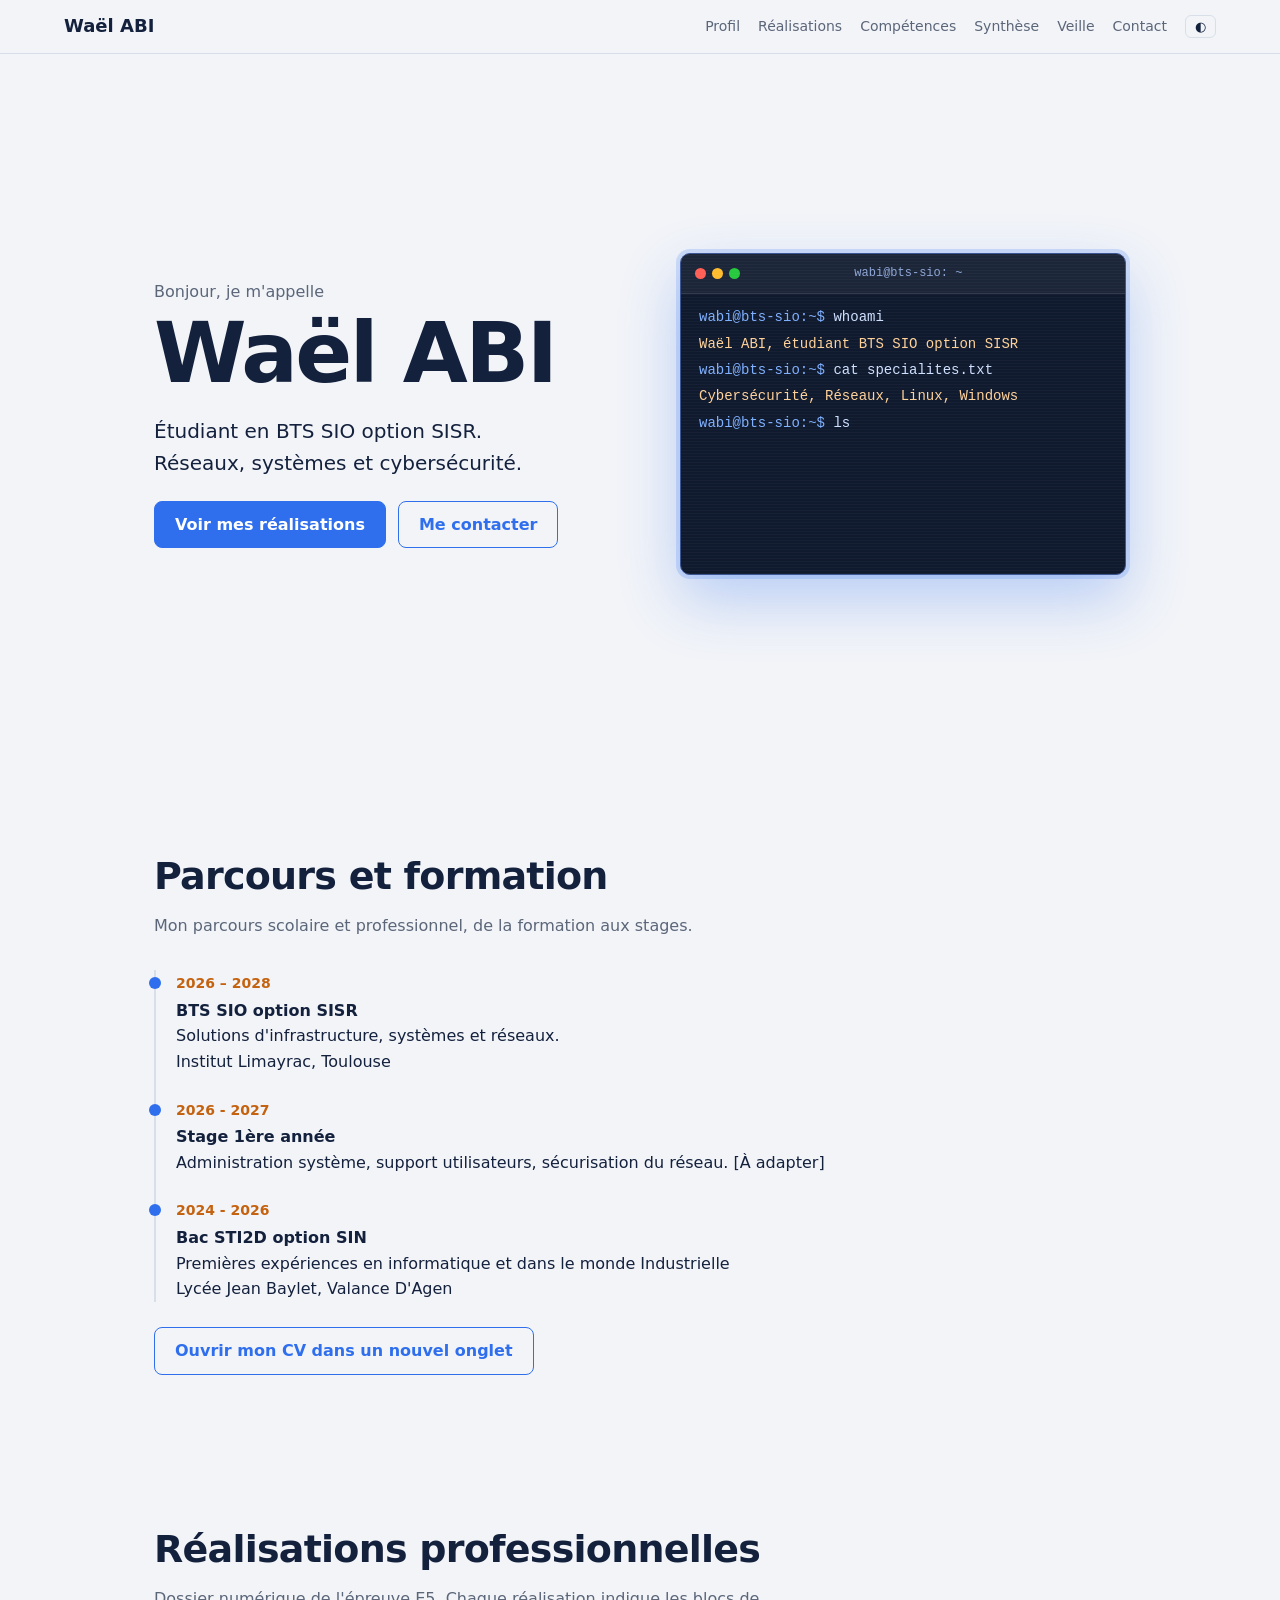
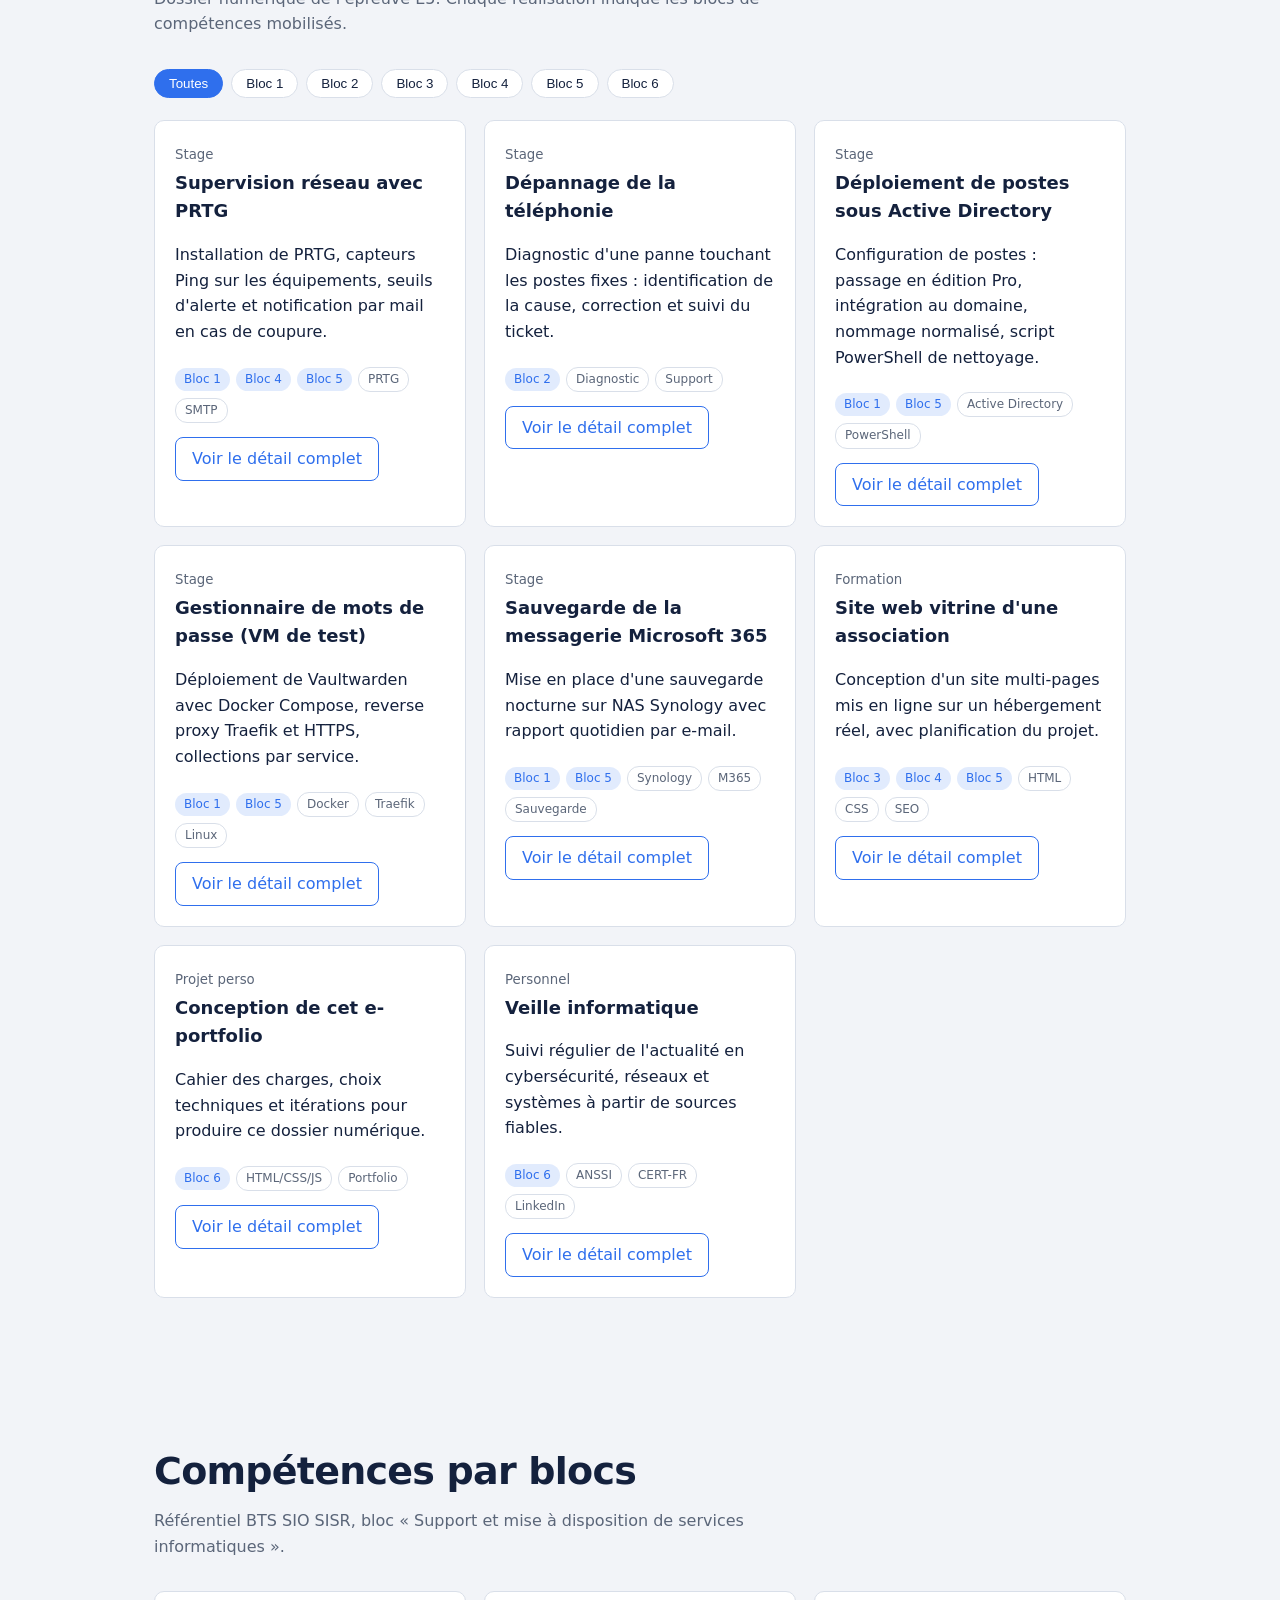
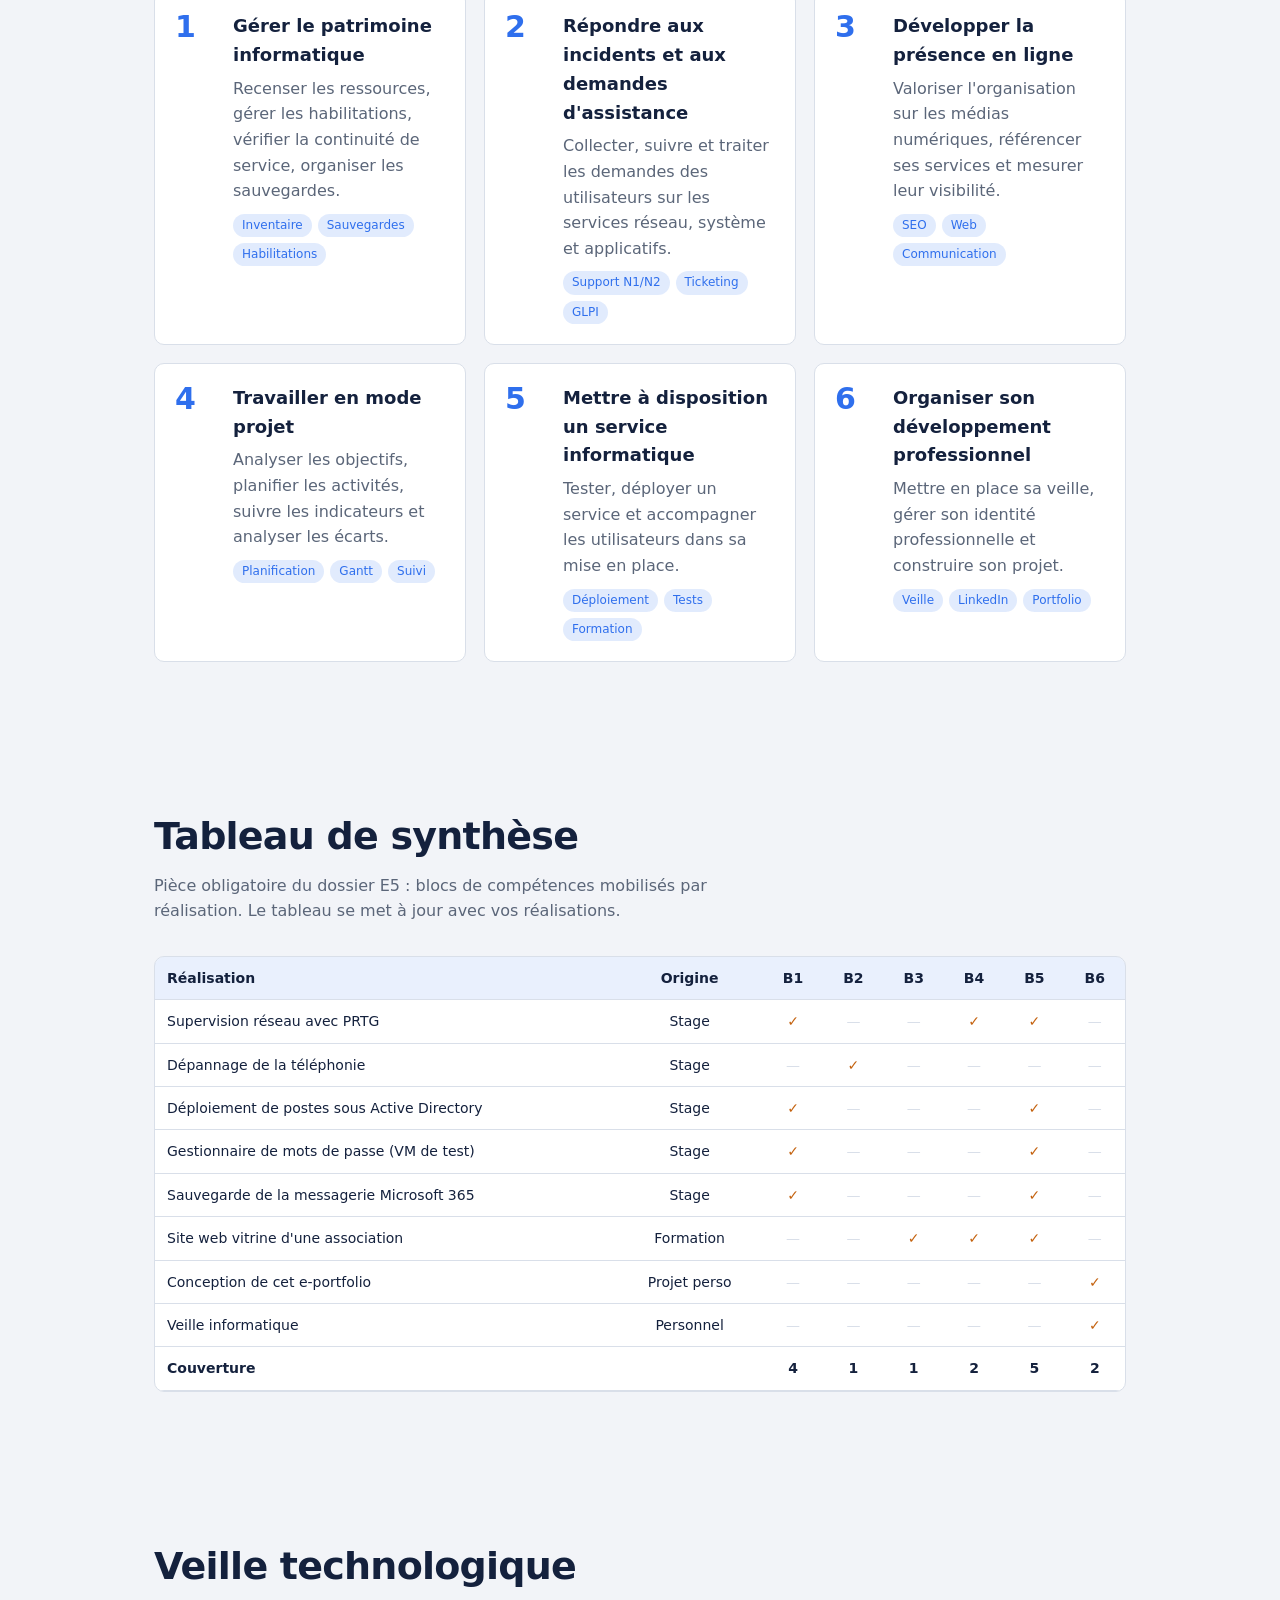
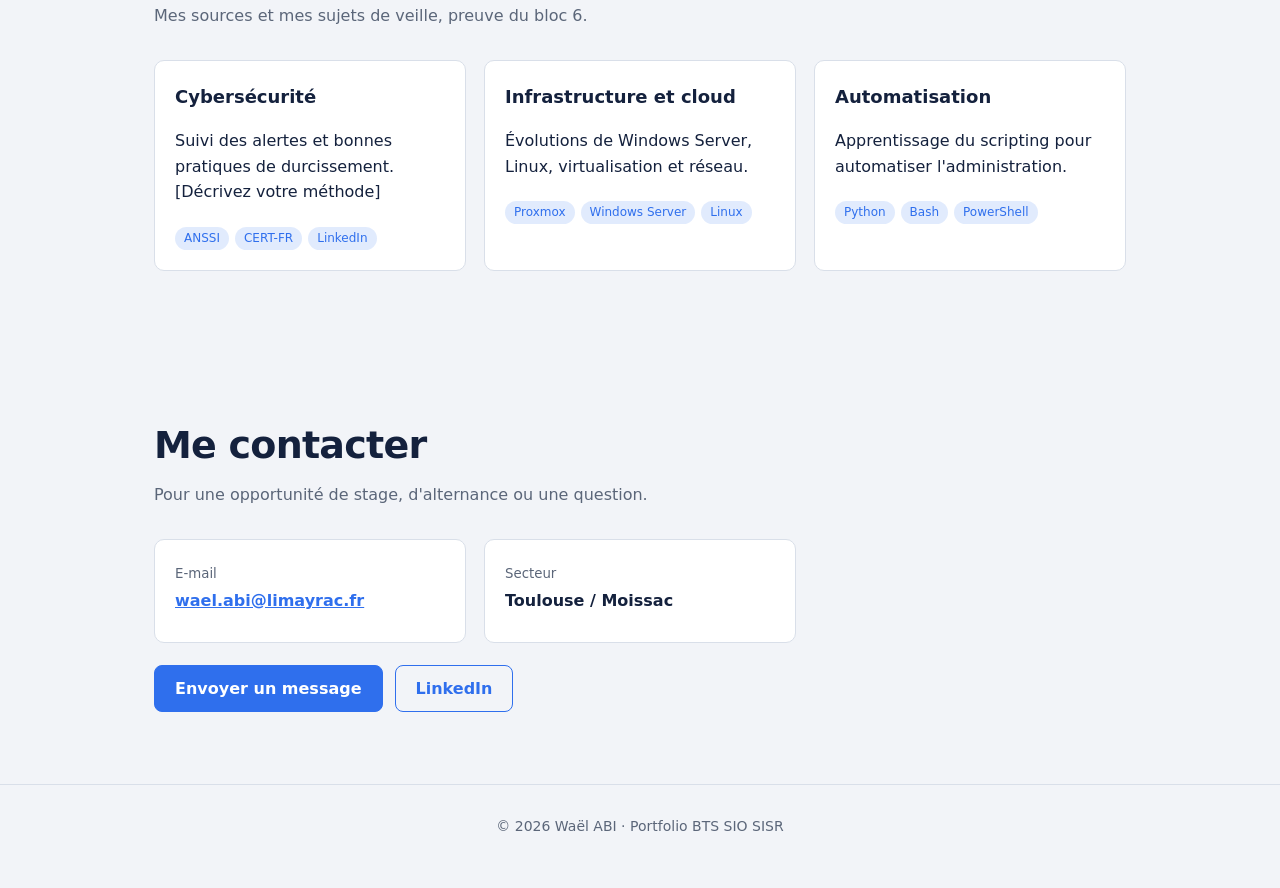
==== index.html @ a31eba47 "Add files via upload" ====
<!DOCTYPE html>
<html lang="fr">
<head>
<meta charset="utf-8">
<meta name="viewport" content="width=device-width, initial-scale=1, viewport-fit=cover">
<title>Portfolio Waël ABI | BTS SIO SISR</title>
<meta name="description" content="E-portfolio BTS SIO option SISR : dossier de réalisations professionnelles pour l'épreuve E5.">
<link rel="stylesheet" href="style.css">
</head>
<body>
<nav>
<b>Waël ABI</b>
<a href="#profil">Profil</a><a href="#realisations">Réalisations</a><a href="#blocs">Compétences</a><a href="#synthese">Synthèse</a><a href="#veille">Veille</a><a href="#contact">Contact</a>
<button id="theme" aria-label="Changer de thème">◐</button>
</nav>

<section id="accueil" class="hero">
<div>
<p class="sub" style="margin:0">Bonjour, je m'appelle</p>
<h1>Waël ABI</h1>
<p style="font-size:20px;max-width:30ch">Étudiant en BTS SIO option SISR. Réseaux, systèmes et cybersécurité.</p>
<div class="btns"><a class="btn f" href="#realisations">Voir mes réalisations</a><a class="btn" href="#contact">Me contacter</a></div>
</div>
<div class="term mono" aria-label="Terminal de présentation">
<div class="bar"><i></i><i></i><i></i><span>wabi@bts-sio: ~</span></div>
<div id="tbody"></div>
</div>
</section>
<dialog id="dlg" aria-label="Détail de la réalisation"></dialog>

<section id="profil">
<h2>Parcours et formation</h2>
<p class="sub">Mon parcours scolaire et professionnel, de la formation aux stages.</p>
<div class="tl">
<div><span>2026 – 2028</span><p><b>BTS SIO option SISR</b><br>Solutions d'infrastructure, systèmes et réseaux. <br>Institut Limayrac, Toulouse</p></div>
<div><span>2026 - 2027</span><p><b>Stage 1ère année</b><br>Administration système, support utilisateurs, sécurisation du réseau. [À adapter]</p></div>
<div><span>2024 - 2026</span><p><b>Bac STI2D option SIN</b><br>Premières expériences en informatique et dans le monde Industrielle<br> Lycée Jean Baylet, Valance D'Agen</p></div>
</div><br>
<a class="btn" href="cv-wael-abi.pdf" target="_blank" rel="noopener">Ouvrir mon CV dans un nouvel onglet</a>
</section>

<section id="realisations">
<h2>Réalisations professionnelles</h2>
<p class="sub">Dossier numérique de l'épreuve E5. Chaque réalisation indique les blocs de compétences mobilisés.</p>
<div class="filters" id="filters"></div>
<div class="grid" id="projects"></div>
</section>

<section id="blocs">
<h2>Compétences par blocs</h2>
<p class="sub">Référentiel BTS SIO SISR, bloc « Support et mise à disposition de services informatiques ».</p>
<div class="grid" id="blocgrid"></div>
</section>

<section id="synthese">
<h2>Tableau de synthèse</h2>
<p class="sub">Pièce obligatoire du dossier E5 : blocs de compétences mobilisés par réalisation. Le tableau se met à jour avec vos réalisations.</p>
<div class="tw"><table id="synth"></table></div>
</section>

<section id="veille">
<h2>Veille technologique</h2>
<p class="sub">Mes sources et mes sujets de veille, preuve du bloc 6.</p>
<div class="grid">
<div class="card"><h3>Cybersécurité</h3><p>Suivi des alertes et bonnes pratiques de durcissement. [Décrivez votre méthode]</p><span class="tag">ANSSI</span><span class="tag">CERT-FR</span><span class="tag">LinkedIn</span></div>
<div class="card"><h3>Infrastructure et cloud</h3><p>Évolutions de Windows Server, Linux, virtualisation et réseau.</p><span class="tag">Proxmox</span><span class="tag">Windows Server</span><span class="tag">Linux</span></div>
<div class="card"><h3>Automatisation</h3><p>Apprentissage du scripting pour automatiser l'administration.</p><span class="tag">Python</span><span class="tag">Bash</span><span class="tag">PowerShell</span></div>
</div>
</section>

<section id="contact">
<h2>Me contacter</h2>
<p class="sub">Pour une opportunité de stage, d'alternance ou une question.</p>
<div class="grid" style="margin-bottom:20px"><div class="card"><small>E-mail</small><h3 style="font-size:16px"><a href="mailto:wael.abi@limayrac.fr">wael.abi@limayrac.fr</a></h3></div><div class="card"><small>Secteur</small><h3 style="font-size:16px">Toulouse / Moissac</h3></div></div>
<div class="btns"><a class="btn f" href="mailto:wael.abi@limayrac.fr">Envoyer un message</a><a class="btn" href="https://www.linkedin.com/in/waël-abi" target="_blank" rel="noopener">LinkedIn</a></div>
</section>
<footer>© 2026 Waël ABI · Portfolio BTS SIO SISR</footer>

<script>
// ====== À MODIFIER : vos réalisations ======
const PROJETS=[
{t:"Supervision réseau avec PRTG",o:"Stage",b:[1,4,5],d:"Installation de PRTG, capteurs Ping sur les équipements, seuils d'alerte et notification par mail en cas de coupure.",tags:["PRTG","SMTP"],
ctx:"L'organisation souhaitait être prévenue immédiatement quand un équipement important (caméras, serveurs) tombe en panne. [Décrivez votre contexte]",
steps:["Installer PRTG Network Monitor sur le serveur","Cartographier les équipements à surveiller","Créer les capteurs Ping et régler les seuils d'alerte","Configurer l'envoi de mails SMTP en cas de coupure","Simuler une panne pour valider les alertes"],
res:"Les coupures sont détectées en quelques secondes et un mail est envoyé automatiquement au service informatique.",
imgs:["Tableau de bord PRTG","Carte des équipements","Configuration des alertes SMTP"]},
{t:"Dépannage de la téléphonie",o:"Stage",b:[2],d:"Diagnostic d'une panne touchant les postes fixes : identification de la cause, correction et suivi du ticket.",tags:["Diagnostic","Support"],
ctx:"Plusieurs postes fixes d'un service n'émettaient plus d'appels. [Décrivez le contexte]",
steps:["Recueillir les symptômes auprès des utilisateurs","Isoler la cause (équipement réseau, boîtier, ligne)","Appliquer la correction","Vérifier avec les utilisateurs et clôturer le ticket"],
res:"Le service de téléphonie est rétabli et la cause est documentée pour éviter une récidive.",
imgs:["Ticket d'incident","Schéma de l'installation"]},
{t:"Déploiement de postes sous Active Directory",o:"Stage",b:[1,5],d:"Configuration de postes : passage en édition Pro, intégration au domaine, nommage normalisé, script PowerShell de nettoyage.",tags:["Active Directory","PowerShell"],
ctx:"Un lot de tablettes devait être préparé et remis à des utilisateurs. [Précisez le nombre et le délai]",
steps:["Passer Windows en édition Professionnelle","Nommer chaque poste selon la règle de nommage","Joindre le domaine Active Directory","Lancer les mises à jour et installer les outils","Exécuter le script PowerShell de désinstallation des applications inutiles","Remettre les postes et accompagner les utilisateurs"],
res:"Tous les postes sont conformes, intégrés au domaine et remis aux utilisateurs dans les délais.",
imgs:["Jonction au domaine","Script PowerShell","Poste prêt à remettre"]},
{t:"Gestionnaire de mots de passe (VM de test)",o:"Stage",b:[1,5],d:"Déploiement de Vaultwarden avec Docker Compose, reverse proxy Traefik et HTTPS, collections par service.",tags:["Docker","Traefik","Linux"],
ctx:"Tester un coffre-fort de mots de passe avant un passage en production. [Décrivez le besoin]",
steps:["Créer une VM Ubuntu Server","Installer Docker et Docker Compose","Déployer Vaultwarden et Traefik","Obtenir un certificat HTTPS (Let's Encrypt)","Créer les collections par service et configurer le SMTP"],
res:"Un environnement de test fonctionnel, validé par les testeurs avant la mise en production.",
imgs:["Fichier docker-compose.yml","Interface Vaultwarden","Certificat HTTPS valide"]},
{t:"Sauvegarde de la messagerie Microsoft 365",o:"Stage",b:[1,5],d:"Mise en place d'une sauvegarde nocturne sur NAS Synology avec rapport quotidien par e-mail.",tags:["Synology","M365","Sauvegarde"],
ctx:"Remplacer une solution de sauvegarde existante par une solution intégrée au NAS. [Précisez]",
steps:["Remettre le NAS en état (IP fixe, mise à jour DSM)","Installer Active Backup for Microsoft 365","Connecter le tenant et choisir les boîtes à sauvegarder","Planifier la sauvegarde nocturne et le rapport par mail","Tester une restauration"],
res:"Les messageries sont sauvegardées chaque nuit et un rapport quotidien confirme le bon déroulement.",
imgs:["Console Synology","Planification des tâches","Rapport quotidien"]},
{t:"Site web vitrine d'une association",o:"Formation",b:[3,4,5],d:"Conception d'un site multi-pages mis en ligne sur un hébergement réel, avec planification du projet.",tags:["HTML","CSS","SEO"],
ctx:"Créer un site présentant une structure et ses activités. [Précisez le client et les contraintes]",
steps:["Recueillir le besoin et rédiger le cahier des charges","Réaliser les maquettes","Planifier le projet (diagramme de Gantt)","Développer les pages en HTML/CSS","Mettre en ligne et vérifier le référencement"],
res:"Le site est en ligne, adapté aux mobiles, et le projet a été suivi avec des indicateurs d'avancement.",
imgs:["Maquette de la page d'accueil","Diagramme de Gantt","Site en ligne"]},
{t:"Conception de cet e-portfolio",o:"Projet perso",b:[6],d:"Cahier des charges, choix techniques et itérations pour produire ce dossier numérique.",tags:["HTML/CSS/JS","Portfolio"],
ctx:"Produire un dossier numérique clair, support de l'épreuve E5.",
steps:["Définir les sections imposées par le référentiel","Choisir les technologies","Concevoir le design et le contenu","Itérer à partir des retours"],
res:"Un portfolio en ligne, facile à mettre à jour, qui regroupe toutes mes réalisations.",
imgs:["Page d'accueil du portfolio"]},
{t:"Veille informatique",o:"Personnel",b:[6],d:"Suivi régulier de l'actualité en cybersécurité, réseaux et systèmes à partir de sources fiables.",tags:["ANSSI","CERT-FR","LinkedIn"],
ctx:"[Pourquoi tu fais cette veille]",
steps:["Définir les sujets de veille","Choisir les sources","Organiser la collecte","Trier et résumer"],
res:"[Ce que la veille t'a apporté]",
imgs:["Exemple de flux de veille"]}
];
const BLOCS=[
["Gérer le patrimoine informatique","Recenser les ressources, gérer les habilitations, vérifier la continuité de service, organiser les sauvegardes.",["Inventaire","Sauvegardes","Habilitations"]],
["Répondre aux incidents et aux demandes d'assistance","Collecter, suivre et traiter les demandes des utilisateurs sur les services réseau, système et applicatifs.",["Support N1/N2","Ticketing","GLPI"]],
["Développer la présence en ligne","Valoriser l'organisation sur les médias numériques, référencer ses services et mesurer leur visibilité.",["SEO","Web","Communication"]],
["Travailler en mode projet","Analyser les objectifs, planifier les activités, suivre les indicateurs et analyser les écarts.",["Planification","Gantt","Suivi"]],
["Mettre à disposition un service informatique","Tester, déployer un service et accompagner les utilisateurs dans sa mise en place.",["Déploiement","Tests","Formation"]],
["Organiser son développement professionnel","Mettre en place sa veille, gérer son identité professionnelle et construire son projet.",["Veille","LinkedIn","Portfolio"]]
];
// ===========================================
const $=s=>document.querySelector(s);
const F=$("#filters");let cur=0;
["Toutes",...BLOCS.map((_,i)=>"Bloc "+(i+1))].forEach((l,i)=>{const b=document.createElement("button");b.textContent=l;b.setAttribute("aria-pressed",i==0);b.onclick=()=>{cur=i;[...F.children].forEach((c,j)=>c.setAttribute("aria-pressed",j==i));draw()};F.append(b)});
function draw(){$("#projects").innerHTML=PROJETS.map((p,i)=>[p,i]).filter(([p])=>!cur||p.b.includes(cur)).map(([p,i])=>`<article class="card pop"><small>${p.o}</small><h3>${p.t}</h3><p>${p.d}</p>${p.b.map(n=>`<span class="tag">Bloc ${n}</span>`).join("")}${p.tags.map(t=>`<span class="tag" style="background:none;border:1px solid var(--line);color:var(--mute)">${t}</span>`).join("")}<br><button class="btn" data-i="${i}">Voir le détail complet</button></article>`).join("")}
draw();
const dlg=$("#dlg");
function ph(c){const v=`<svg xmlns="http://www.w3.org/2000/svg" width="640" height="380" viewBox="0 0 640 380"><defs><linearGradient id="g" x1="0" y1="0" x2="1" y2="1"><stop offset="0" stop-color="#1b2a4d"/><stop offset="1" stop-color="#2f6fed"/></linearGradient></defs><rect width="640" height="380" fill="url(#g)"/><rect width="640" height="30" fill="#0008"/><circle cx="18" cy="15" r="5" fill="#ff5f56"/><circle cx="36" cy="15" r="5" fill="#ffbd2e"/><circle cx="54" cy="15" r="5" fill="#27c93f"/><text x="320" y="200" fill="#fff" font-family="sans-serif" font-size="22" text-anchor="middle">${c}</text><text x="320" y="230" fill="#ffffffaa" font-family="sans-serif" font-size="14" text-anchor="middle">Capture d'écran à ajouter</text></svg>`;return "data:image/svg+xml,"+encodeURIComponent(v)}
function openP(i){const p=PROJETS[i];dlg.innerHTML=`<div class="dh"><div><small>${p.o}</small><h3>${p.t}</h3></div><button class="x" aria-label="Fermer">✕</button></div><div class="db"><h4>Contexte</h4><p>${p.ctx}</p><h4>Étapes de réalisation</h4><ol>${p.steps.map(x=>`<li>${x}</li>`).join("")}</ol><h4>Captures d'écran</h4><div class="gal">${p.imgs.map(x=>{x=typeof x=="string"?{cap:x}:x;return `<figure><img src="${x.src||ph(x.cap)}" alt="${x.cap}" loading="lazy"><figcaption>${x.cap}</figcaption></figure>`}).join("")}</div><h4>Résultat</h4><p>${p.res}</p><h4>Compétences mobilisées</h4>${p.b.map(n=>`<span class="tag">Bloc ${n} : ${BLOCS[n-1][0]}</span>`).join("")}</div>`;dlg.showModal();dlg.scrollTop=0}
$("#projects").onclick=e=>{const b=e.target.closest("[data-i]");if(b)openP(+b.dataset.i)};
dlg.onclick=e=>{if(e.target===dlg||e.target.closest(".x"))dlg.close();const f=e.target.closest("figure");if(f)f.classList.toggle("big")};
$("#blocgrid").innerHTML=BLOCS.map((b,i)=>`<div class="card bloc"><div class="n">${i+1}</div><div><h3 style="margin:0 0 6px">${b[0]}</h3><p style="margin:0 0 4px;color:var(--mute)">${b[1]}</p>${b[2].map(t=>`<span class="tag">${t}</span>`).join("")}</div></div>`).join("");
const tot=[0,0,0,0,0,0];
$("#synth").innerHTML=`<thead><tr><th>Réalisation</th><th>Origine</th>${[1,2,3,4,5,6].map(n=>`<th>B${n}</th>`).join("")}</tr></thead><tbody>${PROJETS.map(p=>`<tr><td>${p.t}</td><td>${p.o}</td>${[1,2,3,4,5,6].map(n=>{const y=p.b.includes(n);if(y)tot[n-1]++;return y?'<td class="y">✓</td>':'<td class="n">—</td>'}).join("")}</tr>`).join("")}</tbody><tfoot><tr><td>Couverture</td><td></td>${tot.map(t=>`<td>${t}</td>`).join("")}</tr></tfoot>`;
const RED=matchMedia("(prefers-reduced-motion:reduce)").matches;
const SCRIPT=[["whoami","Waël ABI, étudiant BTS SIO option SISR"],["cat specialites.txt","Cybersécurité, Réseaux, Linux, Windows"],["ls realisations/","supervision-prtg  deploiement-ad  vaultwarden  sauvegarde-m365"],["uptime","en formation depuis 2025, secteur Toulouse / Moissac"]];
async function boot(){const tb=$("#tbody"),sl=ms=>new Promise(r=>setTimeout(r,RED?0:ms));
for(const [c,o] of SCRIPT){const p=document.createElement("p");p.innerHTML='<span class="p">wabi@bts-sio:~$</span> <span class="c"></span>';tb.append(p);const t=p.querySelector(".c");for(const ch of c){t.textContent+=ch;await sl(45)}await sl(250);const q=document.createElement("p");q.className="o";q.textContent=o;tb.append(q);await sl(450)}
const l=document.createElement("p");l.innerHTML='<span class="p">wabi@bts-sio:~$</span> <span class="cur"></span>';tb.append(l)}
boot();
if(!RED&&"IntersectionObserver" in window){const io=new IntersectionObserver(es=>es.forEach(e=>{if(e.isIntersecting){e.target.classList.add("in");io.unobserve(e.target)}}),{threshold:.12});document.querySelectorAll("section:not(.hero) .card,.tl>div,.tw").forEach(e=>{if(!e.classList.contains("pop")){e.classList.add("rv");io.observe(e)}})}
// Thème
$("#theme").onclick=()=>{const r=document.documentElement,d=r.dataset.theme==="dark"||(!r.dataset.theme&&matchMedia("(prefers-color-scheme:dark)").matches);r.dataset.theme=d?"light":"dark"};
</script>
</body>
</html>
---- style.css ----
:root{--bg:#f2f4f8;--card:#fff;--ink:#14213d;--mute:#5b6679;--line:#d9dfe9;--acc:#2f6fed;--sig:#c4620f;--term:#101a2e;--termink:#cfe0ff;box-sizing:border-box;padding-top:env(safe-area-inset-top,0px);padding-bottom:env(safe-area-inset-bottom,0px)}
@media (prefers-color-scheme:dark){:root:not([data-theme="light"]){--bg:#0e1626;--card:#16213a;--ink:#e8eefc;--mute:#9aa8c4;--line:#27345a;--acc:#6b9bff;--sig:#f0a050;--term:#08101f}}
:root[data-theme="dark"]{--bg:#0e1626;--card:#16213a;--ink:#e8eefc;--mute:#9aa8c4;--line:#27345a;--acc:#6b9bff;--sig:#f0a050;--term:#08101f}
*{box-sizing:border-box}html{scroll-behavior:smooth;scroll-padding-top:calc(70px + env(safe-area-inset-top,0px))}
body{margin:0;background:var(--bg);color:var(--ink);font:16px/1.6 "Segoe UI",system-ui,sans-serif}
a{color:var(--acc)}
.mono{font-family:ui-monospace,Consolas,Menlo,monospace}
nav{position:sticky;top:env(safe-area-inset-top,0px);z-index:5;display:flex;align-items:center;gap:18px;padding:12px 5vw;background:var(--bg);border-bottom:1px solid var(--line);overflow-x:auto;white-space:nowrap}
nav b{margin-right:auto;font-size:18px}
nav a{color:var(--mute);text-decoration:none;font-size:14px}nav a:hover,nav a:focus-visible{color:var(--acc)}
nav button{background:none;border:1px solid var(--line);border-radius:6px;color:var(--ink);cursor:pointer;padding:3px 9px}
section{padding:72px 5vw;max-width:1100px;margin:auto}
h1{font-size:clamp(40px,8vw,84px);line-height:1;margin:6px 0 16px;letter-spacing:-.03em}
h2{font-size:clamp(26px,4vw,38px);margin:0 0 6px;letter-spacing:-.02em}
.sub{color:var(--mute);margin:0 0 32px;max-width:62ch}
.hero{display:grid;gap:36px;grid-template-columns:1.1fr 1fr;align-items:center;min-height:80vh}
@media(max-width:800px){.hero{grid-template-columns:1fr}}
.term{background:var(--term);color:var(--termink);border-radius:10px;padding:0 0 18px;font-size:14px;box-shadow:0 12px 40px rgba(10,20,50,.25)}
.term .bar{display:flex;gap:6px;padding:10px 14px;border-bottom:1px solid #ffffff1a;margin-bottom:14px}
.term .bar i{width:11px;height:11px;border-radius:50%;background:#ffffff33}
.term p{margin:4px 18px;min-height:1.6em}.term .p{color:#7fb0ff}.term .o{color:#ffd29a}
.cur{display:inline-block;width:8px;height:1em;background:var(--termink);vertical-align:-2px;animation:b 1s steps(1) infinite}@keyframes b{50%{opacity:0}}
.btns{display:flex;gap:12px;flex-wrap:wrap;margin-top:22px}
.btn{display:inline-block;padding:10px 20px;border-radius:8px;border:1px solid var(--acc);color:var(--acc);text-decoration:none;font-weight:600}
.btn.f{background:var(--acc);color:#fff}
.grid{display:grid;gap:18px;grid-template-columns:repeat(auto-fill,minmax(290px,1fr))}
.card{background:var(--card);border:1px solid var(--line);border-radius:10px;padding:20px}
.card h3{margin:2px 0 8px;font-size:18px}.card small{color:var(--mute)}
.tl{border-left:2px solid var(--line);padding-left:20px;display:grid;gap:22px}
.tl div{position:relative}.tl div:before{content:"";position:absolute;left:-27px;top:7px;width:12px;height:12px;border-radius:50%;background:var(--acc)}
.tl span{color:var(--sig);font-weight:600;font-size:14px}.tl p{margin:2px 0 0}
.filters{display:flex;gap:8px;flex-wrap:wrap;margin-bottom:22px}
.filters button{border:1px solid var(--line);background:var(--card);color:var(--ink);border-radius:20px;padding:6px 14px;cursor:pointer}
.filters button[aria-pressed=true]{background:var(--acc);border-color:var(--acc);color:#fff}
.tag{display:inline-block;font-size:12px;padding:2px 9px;border-radius:12px;background:color-mix(in srgb,var(--acc) 14%,transparent);color:var(--acc);margin:6px 6px 0 0}
details{margin-top:12px;border-top:1px solid var(--line);padding-top:10px}summary{cursor:pointer;color:var(--acc);font-weight:600}
details ul{padding-left:18px;color:var(--mute);margin:8px 0 0}
.tw{overflow-x:auto;border:1px solid var(--line);border-radius:10px;background:var(--card)}
table{border-collapse:collapse;width:100%;min-width:640px;font-size:14px}
th,td{padding:10px 12px;border-bottom:1px solid var(--line);text-align:center}th:first-child,td:first-child{text-align:left}
th{background:color-mix(in srgb,var(--acc) 10%,transparent)}td.y{color:var(--sig);font-weight:700}td.n{color:var(--line)}tfoot td{font-weight:700}
.bloc{display:grid;grid-template-columns:44px 1fr;gap:14px}.bloc .n{font-size:30px;font-weight:700;color:var(--acc);line-height:1}
footer{text-align:center;color:var(--mute);padding:30px 5vw 50px;border-top:1px solid var(--line);font-size:14px}
:focus-visible{outline:2px solid var(--sig);outline-offset:2px}
@media(prefers-reduced-motion:reduce){.cur{animation:none}html{scroll-behavior:auto}}

.term{border:1px solid #3d5694;position:relative;overflow:hidden;box-shadow:0 0 0 4px color-mix(in srgb,var(--acc) 18%,transparent),0 24px 60px rgba(47,111,237,.3);animation:boot .8s cubic-bezier(.2,.8,.2,1) both}
.term:after{content:"";position:absolute;inset:0;pointer-events:none;background:repeating-linear-gradient(0deg,#ffffff07 0 1px,transparent 1px 3px)}
@keyframes boot{from{opacity:0;transform:translateY(28px) scale(.95)}to{opacity:1;transform:none}}
.term .bar{align-items:center;background:#ffffff0d;margin-bottom:12px}
.term .bar i:nth-child(1){background:#ff5f56}.term .bar i:nth-child(2){background:#ffbd2e}.term .bar i:nth-child(3){background:#27c93f}
.term .bar span{margin:0 auto;padding-right:40px;color:#8fa6d6;font-size:12px}
#tbody{min-height:250px}
.hero>div:first-child>*{animation:rise .7s cubic-bezier(.2,.8,.2,1) both}
.hero>div:first-child>:nth-child(2){animation-delay:.15s}.hero>div:first-child>:nth-child(3){animation-delay:.3s}.hero>div:first-child>:nth-child(4){animation-delay:.45s}
@keyframes rise{from{opacity:0;transform:translateY(22px)}to{opacity:1;transform:none}}
.card{transition:transform .25s,border-color .25s,box-shadow .25s}
.card:hover{transform:translateY(-4px);border-color:var(--acc);box-shadow:0 10px 28px rgba(47,111,237,.15)}
.pop{animation:pop .4s cubic-bezier(.2,.8,.2,1) both}@keyframes pop{from{opacity:0;transform:scale(.94)}to{opacity:1;transform:none}}
.rv{opacity:0;transform:translateY(18px);transition:opacity .6s,transform .6s}.rv.in{opacity:1;transform:none}
.btn{transition:transform .2s,background .2s}.btn:hover{transform:translateY(-2px)}
button.btn{font:inherit;cursor:pointer;background:none;margin-top:14px;padding:8px 16px}
dialog{border:1px solid var(--line);border-radius:14px;background:var(--card);color:var(--ink);width:min(900px,94vw);max-height:90vh;padding:0;overflow:auto}
dialog[open]{animation:pop .35s cubic-bezier(.2,.8,.2,1)}
dialog::backdrop{background:rgba(5,10,25,.7);backdrop-filter:blur(4px)}
.dh{display:flex;justify-content:space-between;gap:12px;padding:20px 24px;border-bottom:1px solid var(--line);position:sticky;top:0;background:var(--card);z-index:1}
.dh h3{margin:2px 0 0;font-size:22px}.x{border:1px solid var(--line);background:none;color:var(--ink);border-radius:8px;width:36px;height:36px;cursor:pointer;flex:none}
.db{padding:6px 24px 28px}.db h4{margin:24px 0 6px;color:var(--sig)}.db ol{padding-left:20px;margin:0}.db li{margin-bottom:6px}
.gal{display:grid;gap:14px;grid-template-columns:repeat(auto-fill,minmax(260px,1fr))}
.gal figure{margin:0;cursor:zoom-in;border:1px solid var(--line);border-radius:10px;overflow:hidden;transition:transform .25s}
.gal figure.big{grid-column:1/-1;cursor:zoom-out}.gal img{width:100%;display:block}.gal figcaption{padding:8px 12px;font-size:13px;color:var(--mute)}
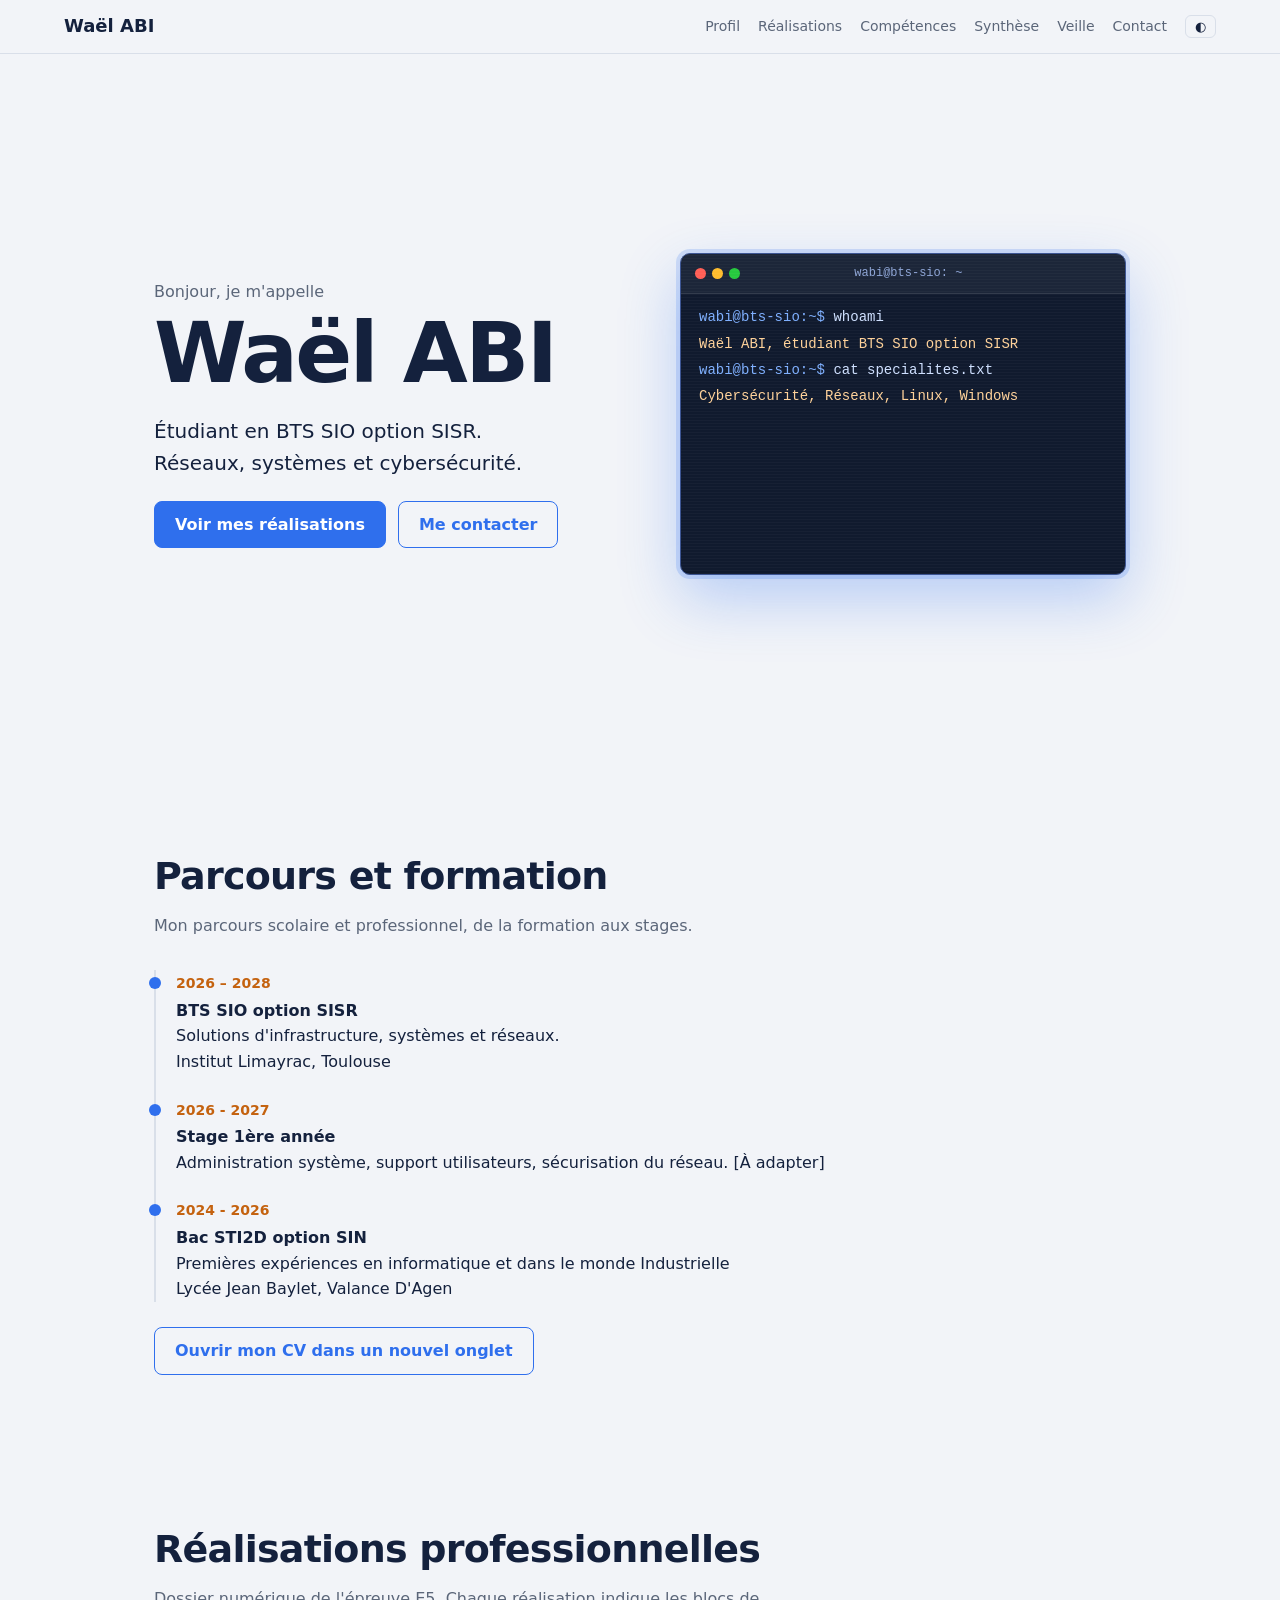
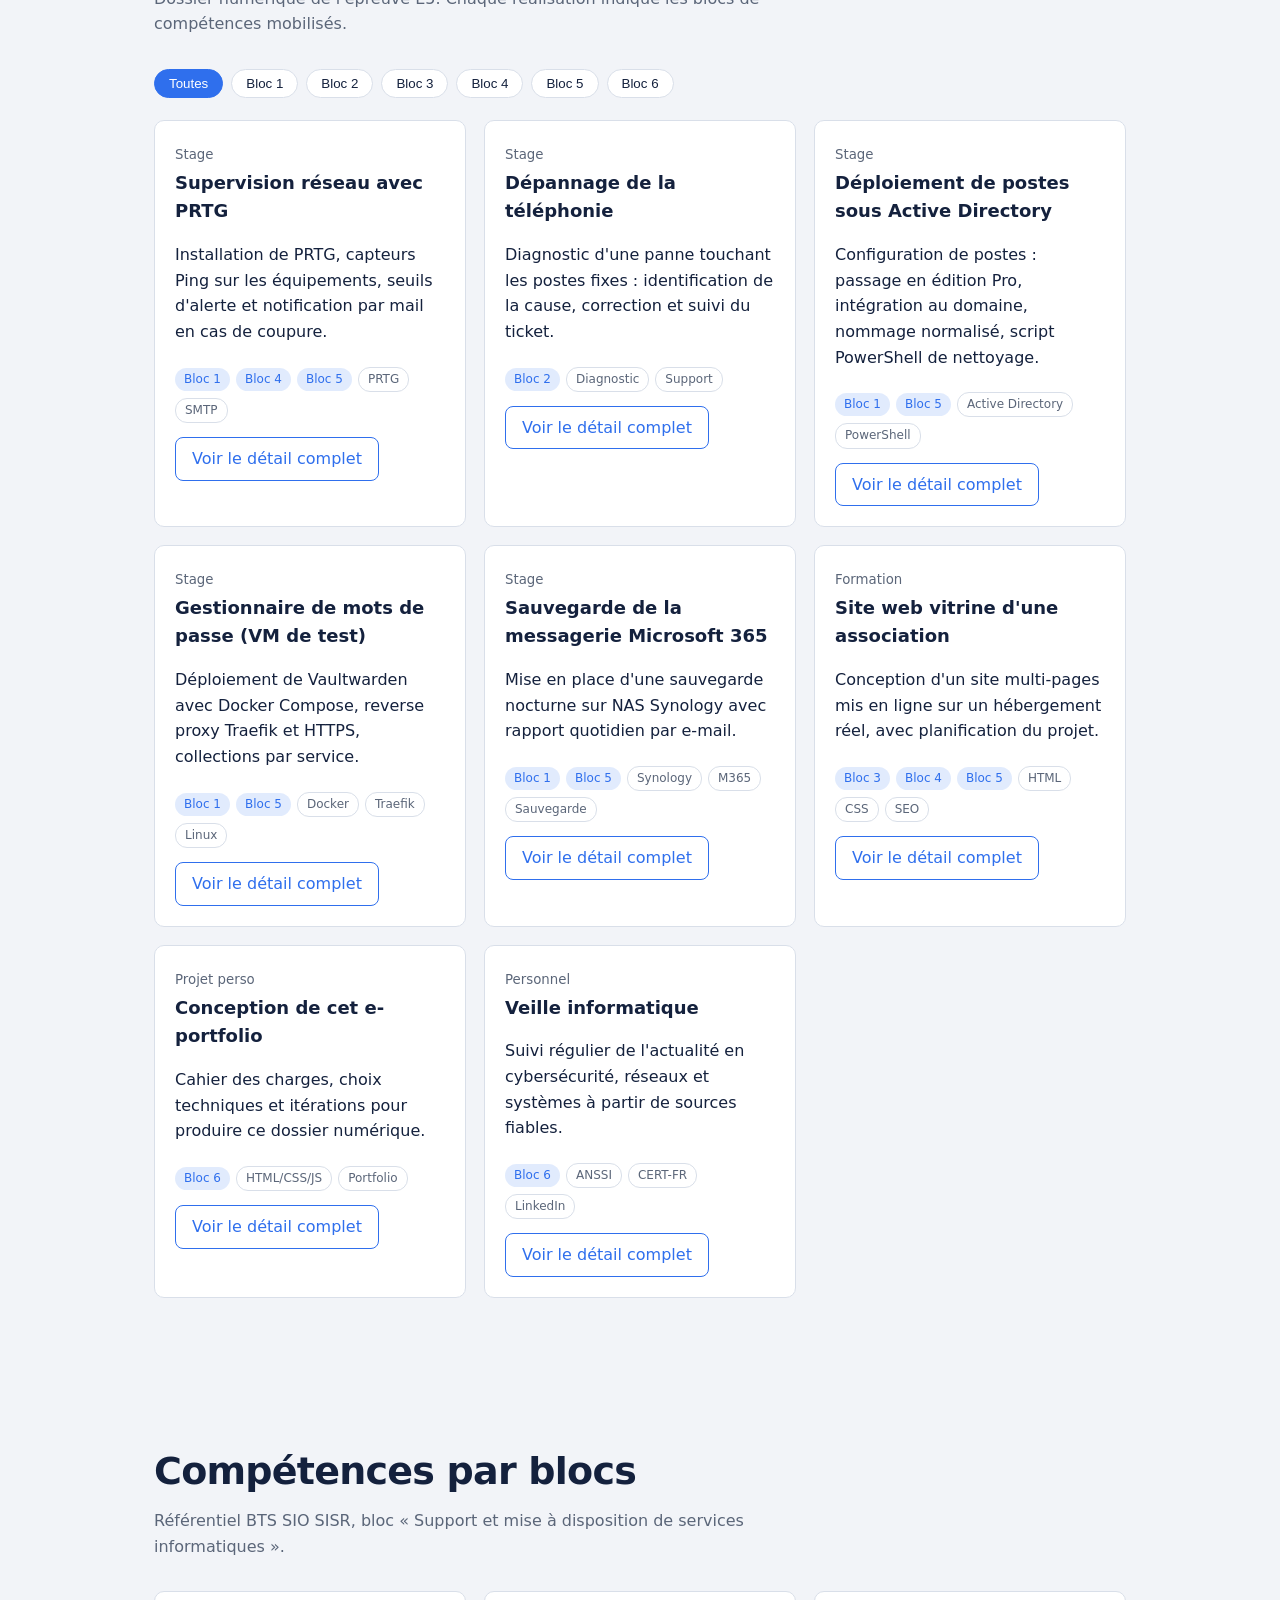
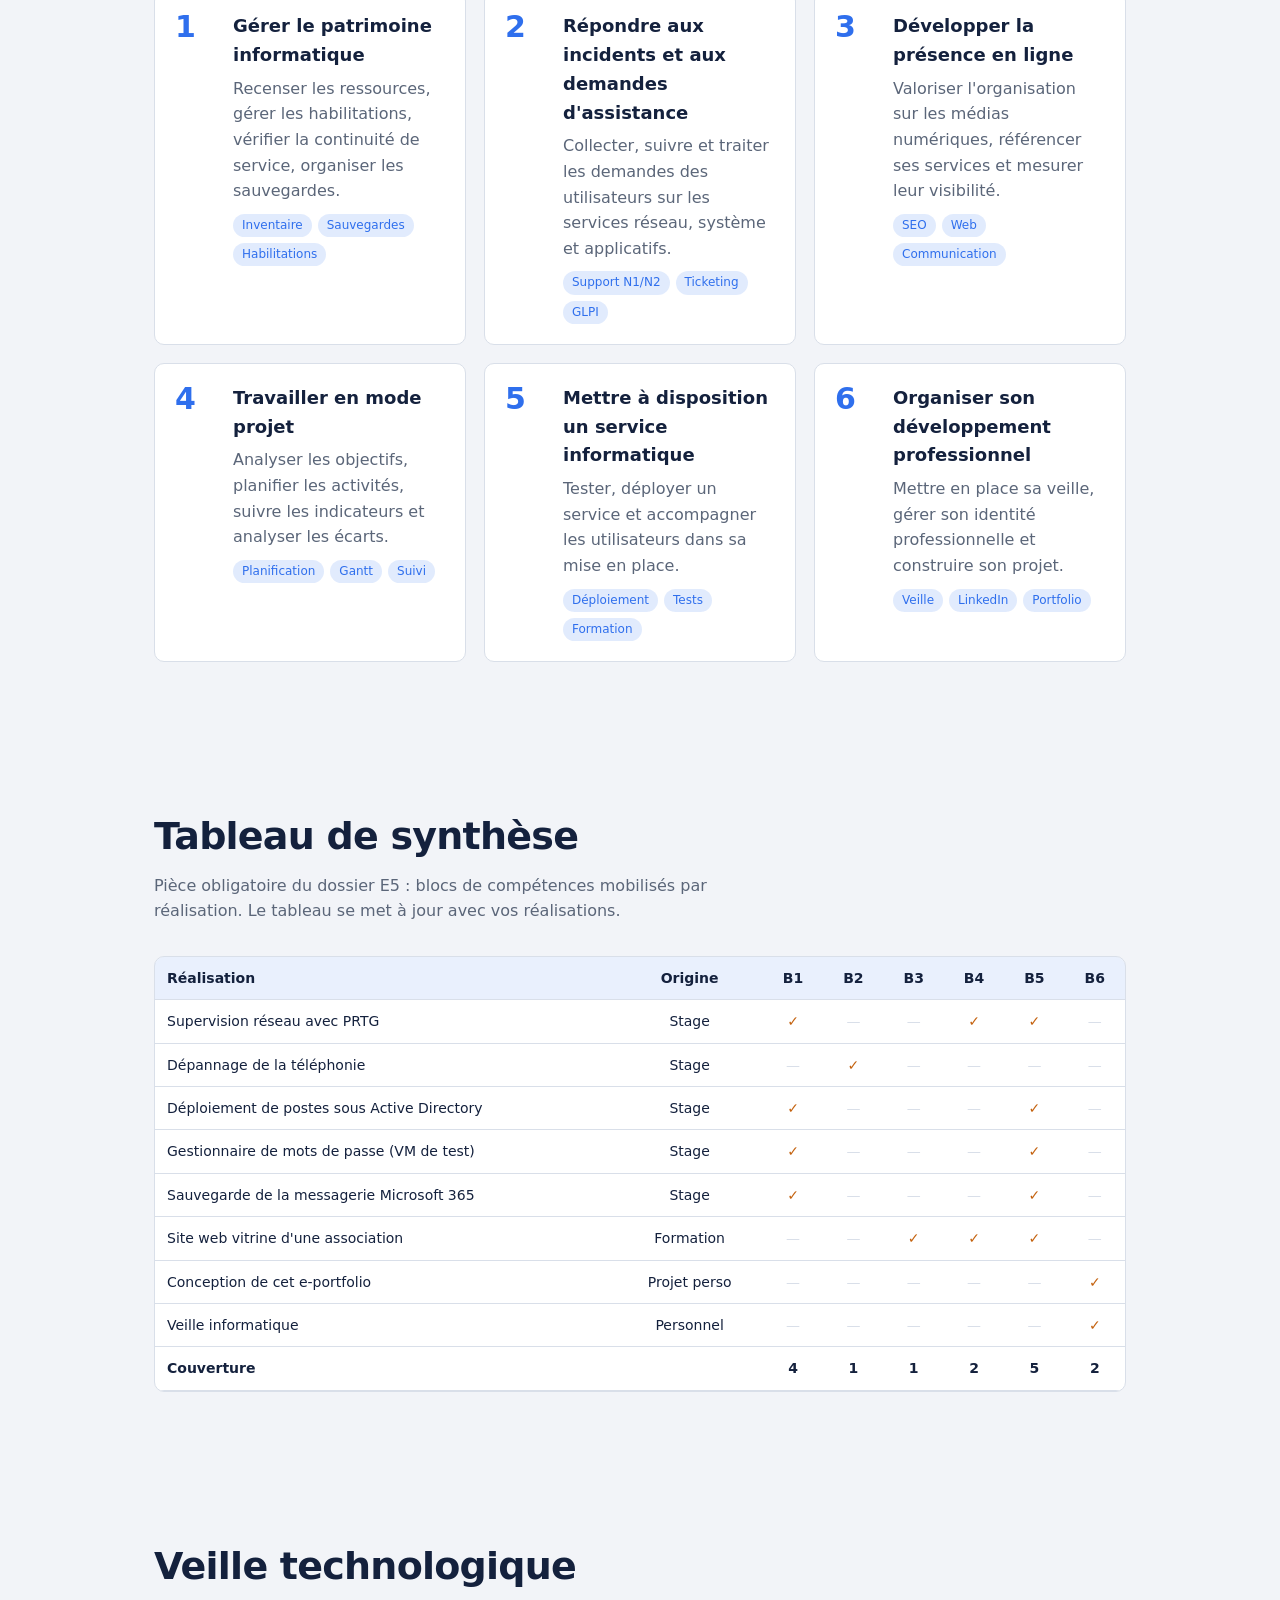
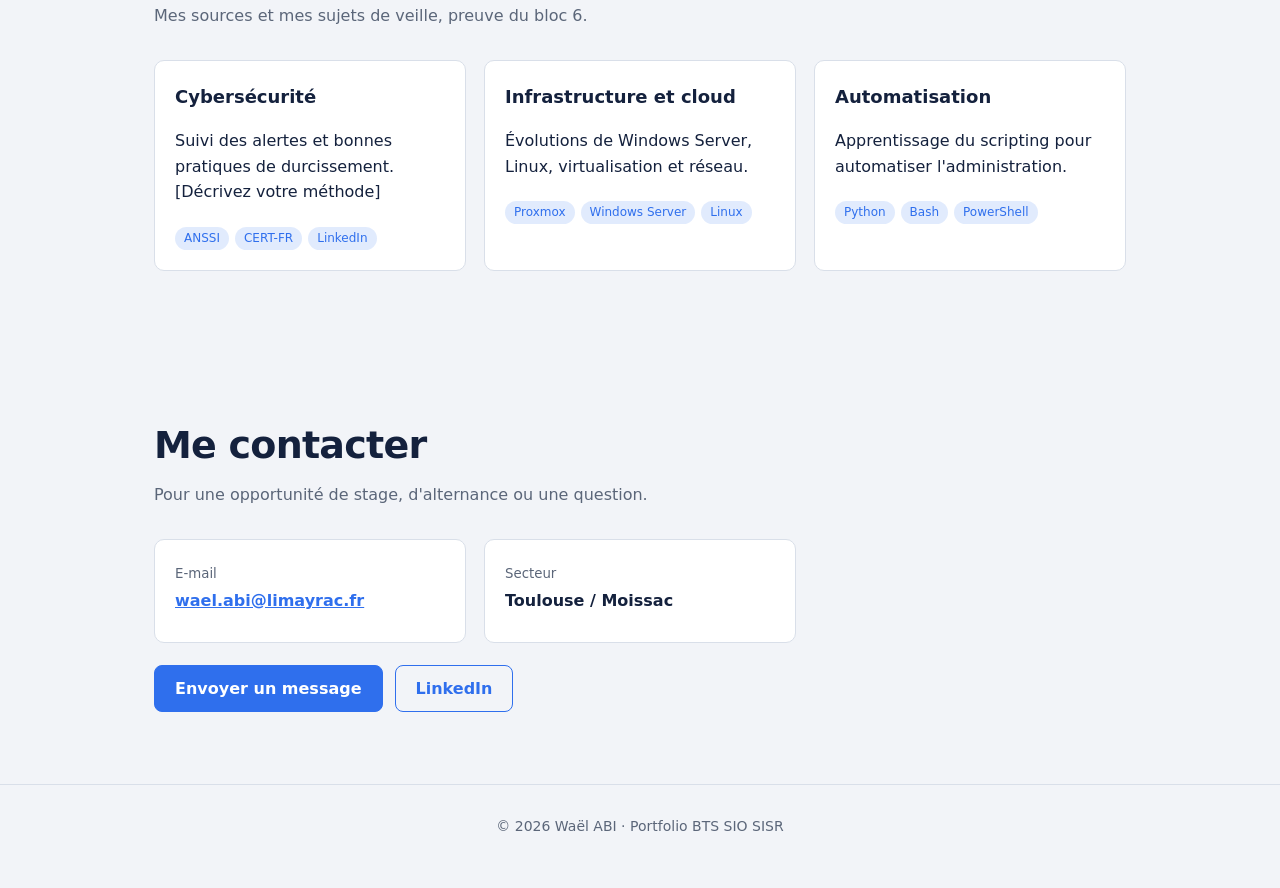
==== commit 98ea09a5: "Remove extra text from SCRIPT constant" ====
--- a/index.html
+++ b/index.html
@@ -143,7 +143,7 @@
 const tot=[0,0,0,0,0,0];
 $("#synth").innerHTML=`<thead><tr><th>Réalisation</th><th>Origine</th>${[1,2,3,4,5,6].map(n=>`<th>B${n}</th>`).join("")}</tr></thead><tbody>${PROJETS.map(p=>`<tr><td>${p.t}</td><td>${p.o}</td>${[1,2,3,4,5,6].map(n=>{const y=p.b.includes(n);if(y)tot[n-1]++;return y?'<td class="y">✓</td>':'<td class="n">—</td>'}).join("")}</tr>`).join("")}</tbody><tfoot><tr><td>Couverture</td><td></td>${tot.map(t=>`<td>${t}</td>`).join("")}</tr></tfoot>`;
 const RED=matchMedia("(prefers-reduced-motion:reduce)").matches;
-const SCRIPT=[["whoami","Waël ABI, étudiant BTS SIO option SISR"],["cat specialites.txt","Cybersécurité, Réseaux, Linux, Windows"],["ls realisations/","supervision-prtg  deploiement-ad  vaultwarden  sauvegarde-m365"],["uptime","en formation depuis 2025, secteur Toulouse / Moissac"]];
+const SCRIPT=[["whoami","Waël ABI, étudiant BTS SIO option SISR"],["cat specialites.txt","Cybersécurité, Réseaux, Linux, Windows"],["ls realisations/","supervision-prtg  deploiement-ad  vaultwarden  sauvegarde-m365"],["uptime","en formation depuis 2025"]];
 async function boot(){const tb=$("#tbody"),sl=ms=>new Promise(r=>setTimeout(r,RED?0:ms));
 for(const [c,o] of SCRIPT){const p=document.createElement("p");p.innerHTML='<span class="p">wabi@bts-sio:~$</span> <span class="c"></span>';tb.append(p);const t=p.querySelector(".c");for(const ch of c){t.textContent+=ch;await sl(45)}await sl(250);const q=document.createElement("p");q.className="o";q.textContent=o;tb.append(q);await sl(450)}
 const l=document.createElement("p");l.innerHTML='<span class="p">wabi@bts-sio:~$</span> <span class="cur"></span>';tb.append(l)}
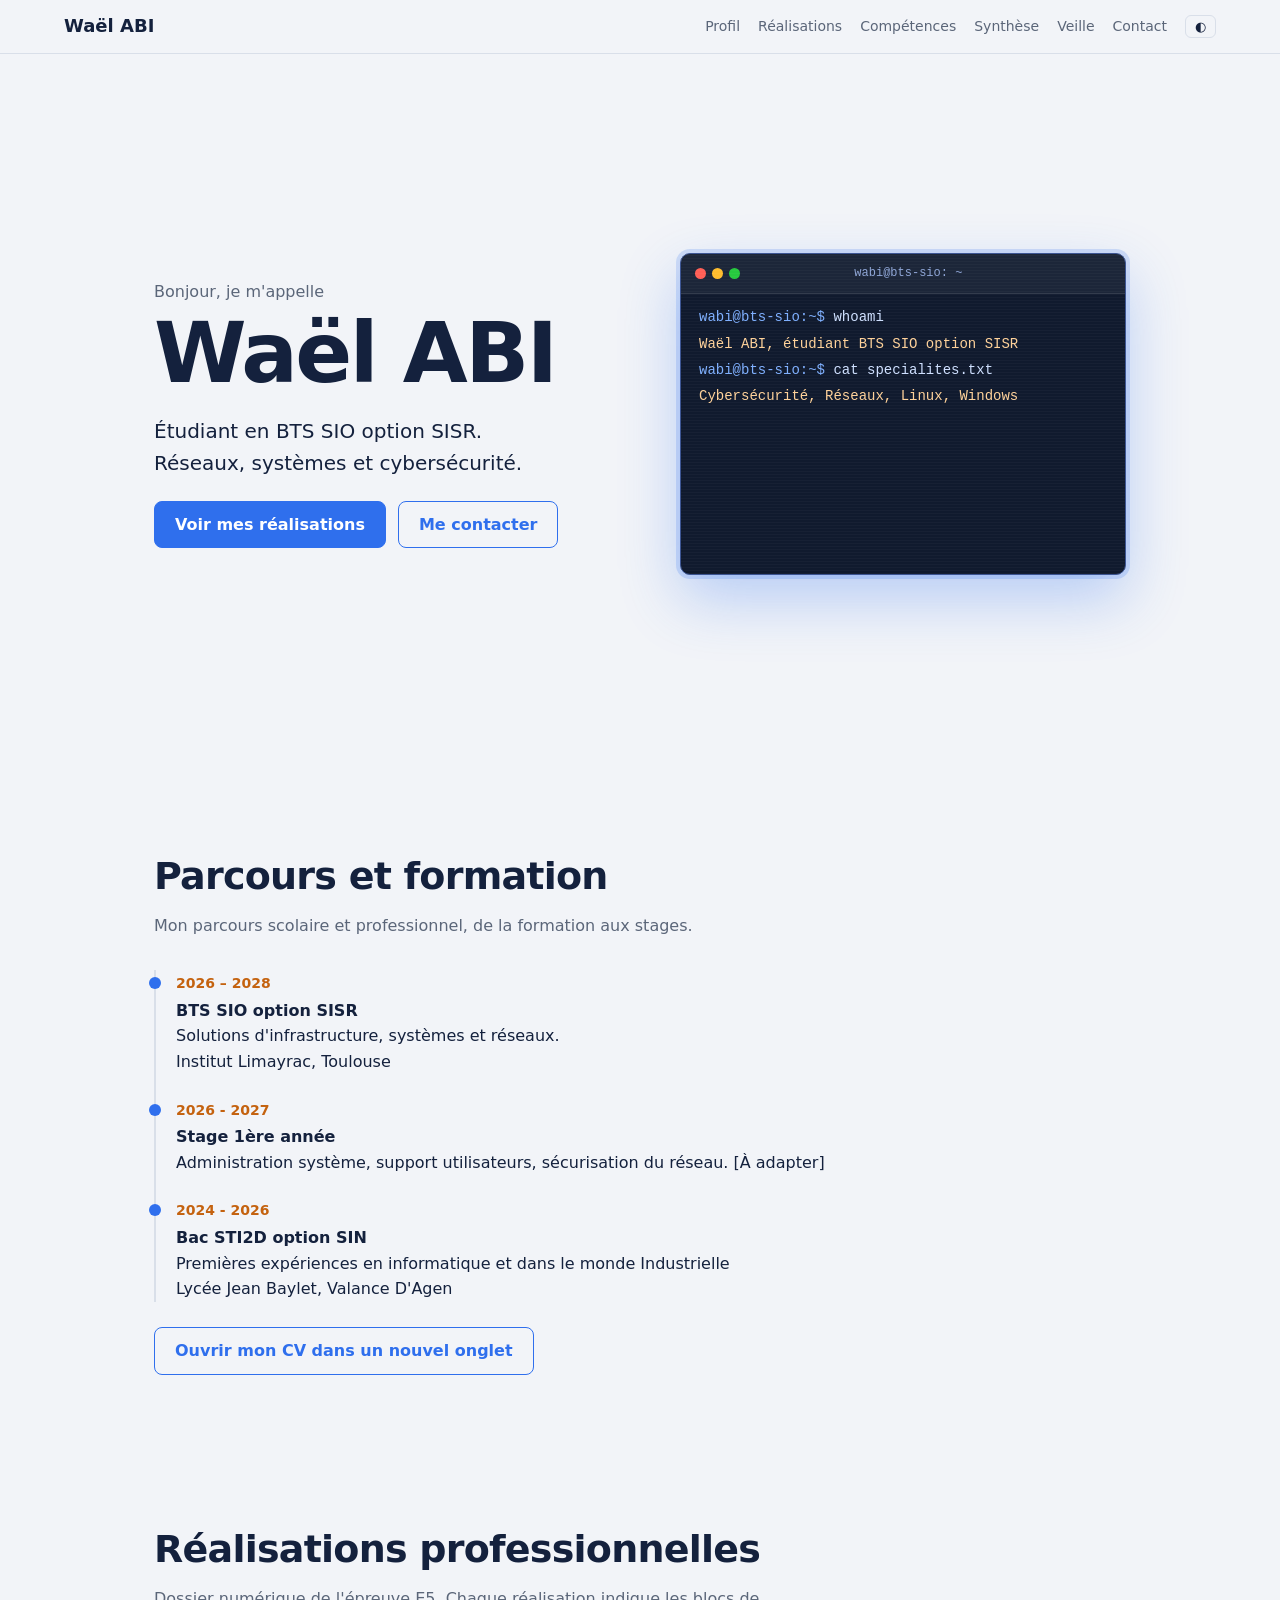
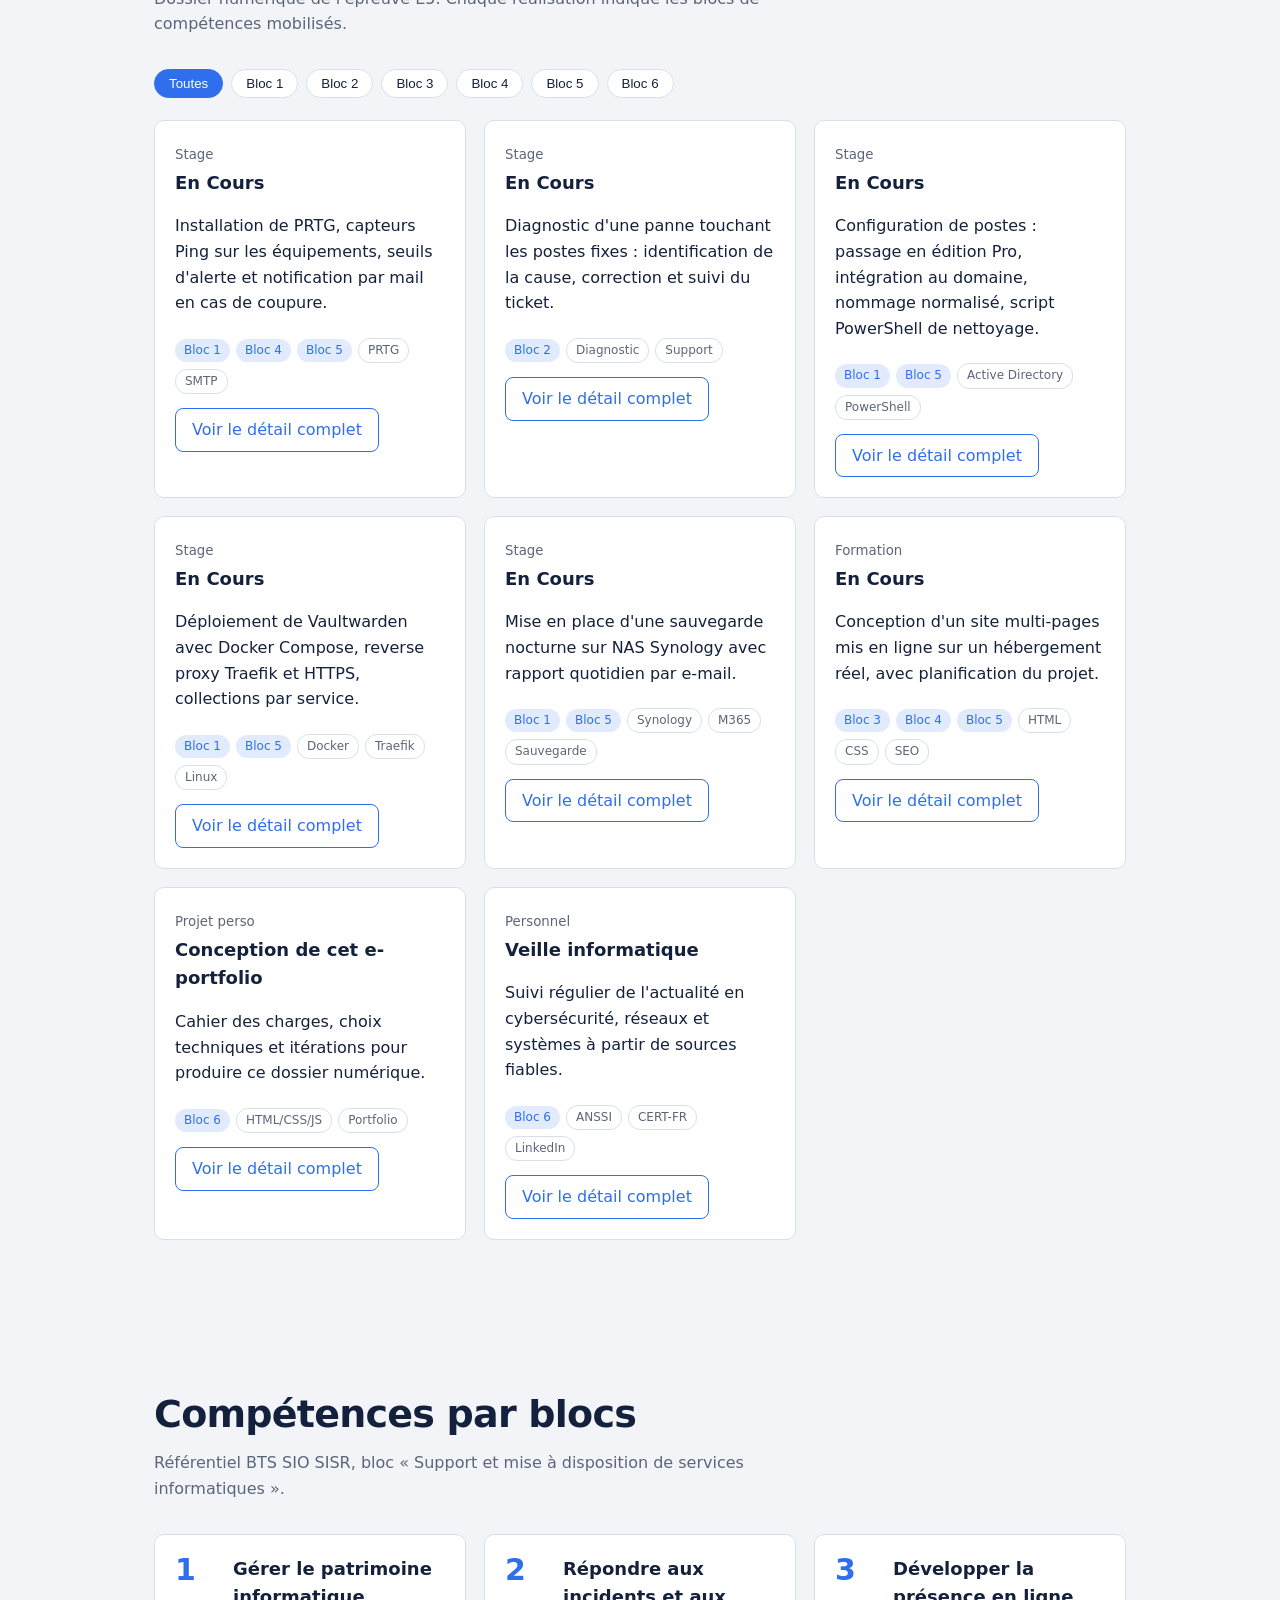
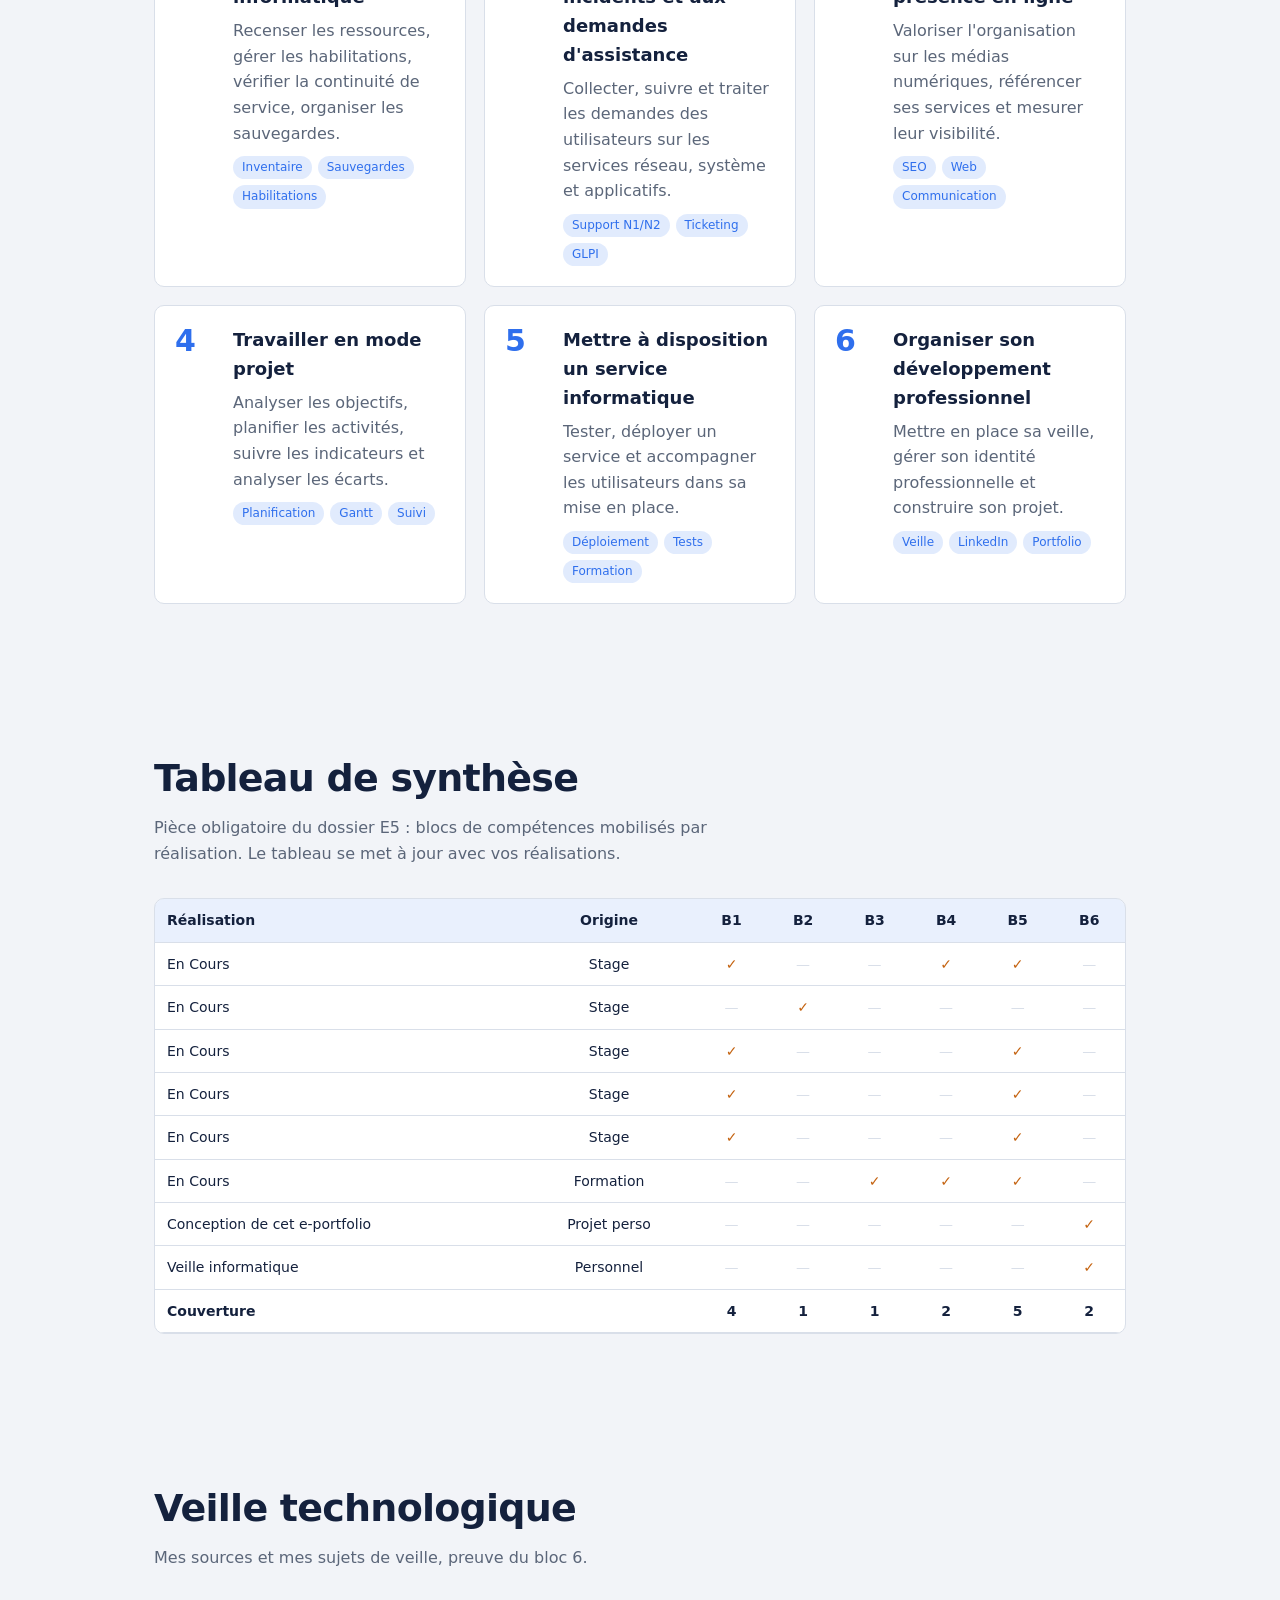
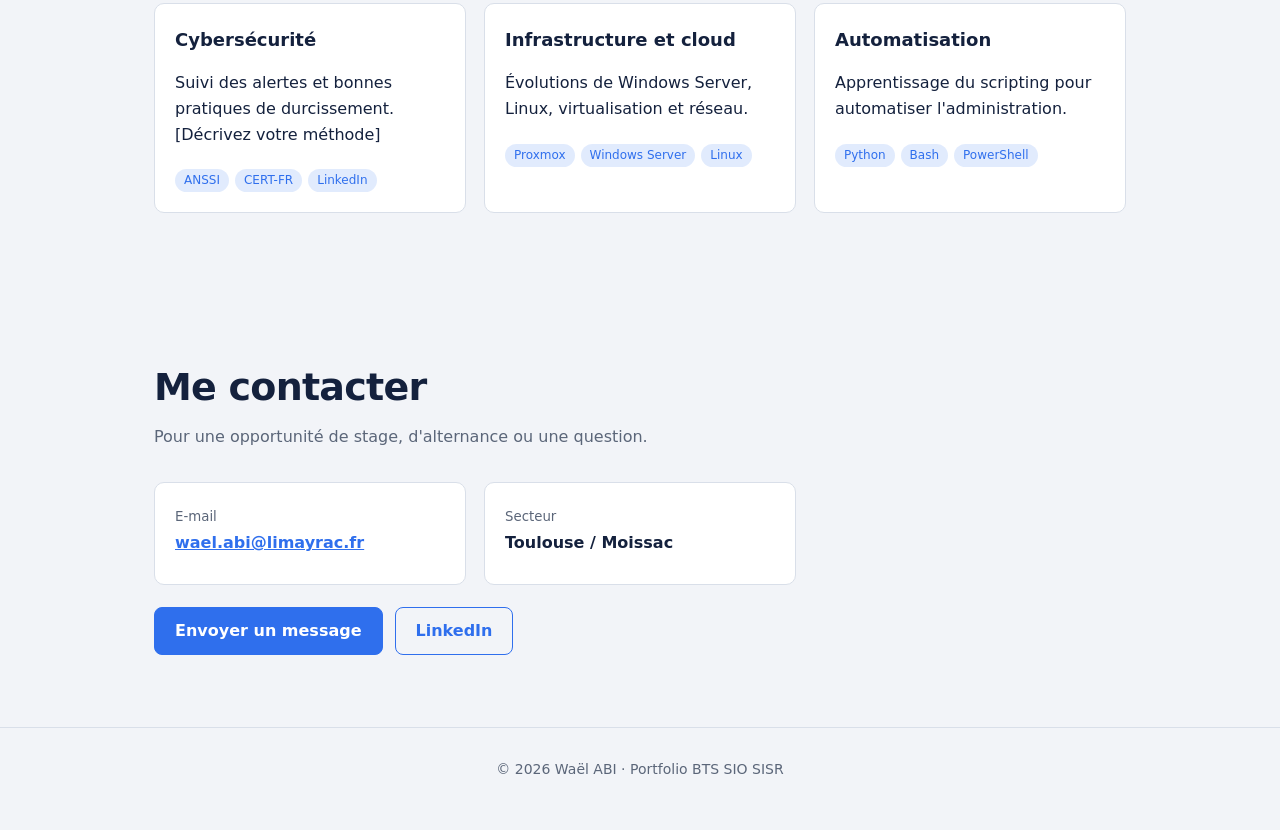
==== commit 5fc76a6c: "Update index.html" ====
--- a/index.html
+++ b/index.html
@@ -79,32 +79,32 @@
 <script>
 // ====== À MODIFIER : vos réalisations ======
 const PROJETS=[
-{t:"Supervision réseau avec PRTG",o:"Stage",b:[1,4,5],d:"Installation de PRTG, capteurs Ping sur les équipements, seuils d'alerte et notification par mail en cas de coupure.",tags:["PRTG","SMTP"],
+{t:"En Cours",o:"Stage",b:[1,4,5],d:"Installation de PRTG, capteurs Ping sur les équipements, seuils d'alerte et notification par mail en cas de coupure.",tags:["PRTG","SMTP"],
 ctx:"L'organisation souhaitait être prévenue immédiatement quand un équipement important (caméras, serveurs) tombe en panne. [Décrivez votre contexte]",
 steps:["Installer PRTG Network Monitor sur le serveur","Cartographier les équipements à surveiller","Créer les capteurs Ping et régler les seuils d'alerte","Configurer l'envoi de mails SMTP en cas de coupure","Simuler une panne pour valider les alertes"],
 res:"Les coupures sont détectées en quelques secondes et un mail est envoyé automatiquement au service informatique.",
 imgs:["Tableau de bord PRTG","Carte des équipements","Configuration des alertes SMTP"]},
-{t:"Dépannage de la téléphonie",o:"Stage",b:[2],d:"Diagnostic d'une panne touchant les postes fixes : identification de la cause, correction et suivi du ticket.",tags:["Diagnostic","Support"],
+{t:"En Cours",o:"Stage",b:[2],d:"Diagnostic d'une panne touchant les postes fixes : identification de la cause, correction et suivi du ticket.",tags:["Diagnostic","Support"],
 ctx:"Plusieurs postes fixes d'un service n'émettaient plus d'appels. [Décrivez le contexte]",
 steps:["Recueillir les symptômes auprès des utilisateurs","Isoler la cause (équipement réseau, boîtier, ligne)","Appliquer la correction","Vérifier avec les utilisateurs et clôturer le ticket"],
 res:"Le service de téléphonie est rétabli et la cause est documentée pour éviter une récidive.",
 imgs:["Ticket d'incident","Schéma de l'installation"]},
-{t:"Déploiement de postes sous Active Directory",o:"Stage",b:[1,5],d:"Configuration de postes : passage en édition Pro, intégration au domaine, nommage normalisé, script PowerShell de nettoyage.",tags:["Active Directory","PowerShell"],
+{t:"En Cours",o:"Stage",b:[1,5],d:"Configuration de postes : passage en édition Pro, intégration au domaine, nommage normalisé, script PowerShell de nettoyage.",tags:["Active Directory","PowerShell"],
 ctx:"Un lot de tablettes devait être préparé et remis à des utilisateurs. [Précisez le nombre et le délai]",
 steps:["Passer Windows en édition Professionnelle","Nommer chaque poste selon la règle de nommage","Joindre le domaine Active Directory","Lancer les mises à jour et installer les outils","Exécuter le script PowerShell de désinstallation des applications inutiles","Remettre les postes et accompagner les utilisateurs"],
 res:"Tous les postes sont conformes, intégrés au domaine et remis aux utilisateurs dans les délais.",
 imgs:["Jonction au domaine","Script PowerShell","Poste prêt à remettre"]},
-{t:"Gestionnaire de mots de passe (VM de test)",o:"Stage",b:[1,5],d:"Déploiement de Vaultwarden avec Docker Compose, reverse proxy Traefik et HTTPS, collections par service.",tags:["Docker","Traefik","Linux"],
+{t:"En Cours",o:"Stage",b:[1,5],d:"Déploiement de Vaultwarden avec Docker Compose, reverse proxy Traefik et HTTPS, collections par service.",tags:["Docker","Traefik","Linux"],
 ctx:"Tester un coffre-fort de mots de passe avant un passage en production. [Décrivez le besoin]",
 steps:["Créer une VM Ubuntu Server","Installer Docker et Docker Compose","Déployer Vaultwarden et Traefik","Obtenir un certificat HTTPS (Let's Encrypt)","Créer les collections par service et configurer le SMTP"],
 res:"Un environnement de test fonctionnel, validé par les testeurs avant la mise en production.",
 imgs:["Fichier docker-compose.yml","Interface Vaultwarden","Certificat HTTPS valide"]},
-{t:"Sauvegarde de la messagerie Microsoft 365",o:"Stage",b:[1,5],d:"Mise en place d'une sauvegarde nocturne sur NAS Synology avec rapport quotidien par e-mail.",tags:["Synology","M365","Sauvegarde"],
+{t:"En Cours",o:"Stage",b:[1,5],d:"Mise en place d'une sauvegarde nocturne sur NAS Synology avec rapport quotidien par e-mail.",tags:["Synology","M365","Sauvegarde"],
 ctx:"Remplacer une solution de sauvegarde existante par une solution intégrée au NAS. [Précisez]",
 steps:["Remettre le NAS en état (IP fixe, mise à jour DSM)","Installer Active Backup for Microsoft 365","Connecter le tenant et choisir les boîtes à sauvegarder","Planifier la sauvegarde nocturne et le rapport par mail","Tester une restauration"],
 res:"Les messageries sont sauvegardées chaque nuit et un rapport quotidien confirme le bon déroulement.",
 imgs:["Console Synology","Planification des tâches","Rapport quotidien"]},
-{t:"Site web vitrine d'une association",o:"Formation",b:[3,4,5],d:"Conception d'un site multi-pages mis en ligne sur un hébergement réel, avec planification du projet.",tags:["HTML","CSS","SEO"],
+{t:"En Cours",o:"Formation",b:[3,4,5],d:"Conception d'un site multi-pages mis en ligne sur un hébergement réel, avec planification du projet.",tags:["HTML","CSS","SEO"],
 ctx:"Créer un site présentant une structure et ses activités. [Précisez le client et les contraintes]",
 steps:["Recueillir le besoin et rédiger le cahier des charges","Réaliser les maquettes","Planifier le projet (diagramme de Gantt)","Développer les pages en HTML/CSS","Mettre en ligne et vérifier le référencement"],
 res:"Le site est en ligne, adapté aux mobiles, et le projet a été suivi avec des indicateurs d'avancement.",
